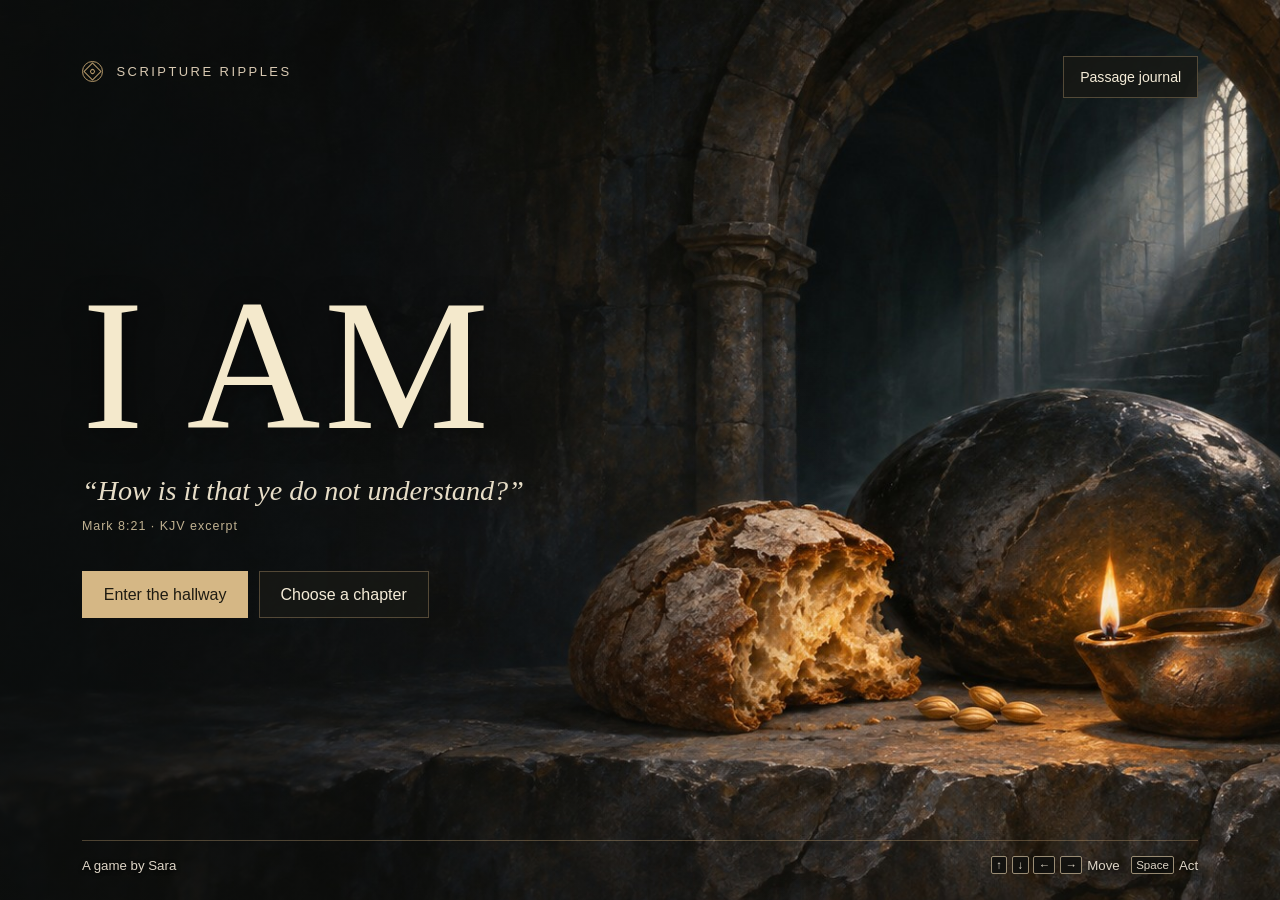
==== index.html @ 82cbdc27 "Add files via upload first draft at i am" ====
<!doctype html>
<html lang="en">
<head>
  <meta charset="utf-8"><meta name="viewport" content="width=device-width, initial-scale=1, viewport-fit=cover">
  <meta name="theme-color" content="#10110f"><title>I AM · Scripture Ripples</title>
  <link rel="stylesheet" href="game.css"><link rel="stylesheet" href="encounters.css">
  <script defer src="encounters.js"></script><script defer src="game.js"></script>
</head>
<body>
  <main id="entrance">
    <div class="brand"><i aria-hidden="true"></i> Scripture Ripples</div>
    <div class="title-block">
      <h1>I AM</h1>
      <blockquote>“How is it that ye do not understand?”<cite>Mark 8:21 · KJV excerpt</cite></blockquote>
      <div class="entrance-actions"><button class="primary" id="enter">Enter the hallway</button><button id="chapters">Choose a chapter</button></div>
    </div>
    <footer><span>A game by Sara</span><span class="control-legend"><kbd>↑</kbd><kbd>↓</kbd><kbd>←</kbd><kbd>→</kbd> Move <kbd>Space</kbd> Act</span></footer>
  </main>
  <section id="play" hidden aria-label="Current chapter">
    <div class="playbar"><button id="rooms">Chapters</button><strong id="now-playing"></strong><button id="play-journal">Passage journal</button></div>
    <div id="stage"></div>
  </section>
  <button id="home-journal">Passage journal <span id="count"></span></button>
  <dialog id="panel"><div class="panel-head"><span class="brand small"><i aria-hidden="true"></i> I AM</span><button id="close" aria-label="Close panel">Close</button></div><div id="panel-body"></div></dialog>
</body></html>
---- game.css ----
@font-face{font-family:Instrument;src:url('assets/fonts/instrument-serif.ttf')}@font-face{font-family:Instrument;src:url('assets/fonts/instrument-serif-italic.ttf');font-style:italic}@font-face{font-family:DM;src:url('assets/fonts/dm-sans.ttf')}
:root{color-scheme:dark;--gold:#ddbd85;--serif:Instrument,Georgia,serif;--line:#c7a77959;font:16px DM,Arial,sans-serif;background:#10110f;color:#f0e9d9}
*{box-sizing:border-box}[hidden]{display:none!important}body{margin:0}button,input,textarea{font:inherit}button{min-height:42px;border:1px solid var(--line);background:#171814d9;color:#f4ebd7;padding:.65rem 1rem;cursor:pointer}button:hover{border-color:#d5bc86;background:#29281e}button:focus-visible,a:focus-visible,input:focus-visible,textarea:focus-visible{outline:2px solid #ffdc98;outline-offset:3px}.primary{color:#1e1b12;background:#d5b785;border-color:#d5b785}.primary:hover{background:#edd1a4}.brand{display:flex;align-items:center;gap:.85rem;font-size:.81rem;letter-spacing:.19em;text-transform:uppercase;color:#d8c9b2}.brand i{display:inline-block;width:21px;height:21px;border:1px solid #b29668;border-radius:50%;position:relative}.brand i:before,.brand i:after{content:'';position:absolute;inset:3px;border:1px solid #b29668;transform:rotate(45deg)}.brand i:after{inset:7px;border-radius:50%}
#entrance{min-height:100vh;min-height:100svh;display:flex;flex-direction:column;justify-content:space-between;padding:clamp(24px,4.8vw,72px) clamp(22px,6.4vw,110px) 26px;background:linear-gradient(90deg,#0b0d0cc9,transparent 67%),url('assets/hall.jpg') 61% center/cover no-repeat;position:relative}
.title-block{padding:4rem 0 5rem;max-width:42rem}.title-block h1{font:normal clamp(7.7rem,14.5vw,15rem)/.84 var(--serif);margin:0 0 1.8rem;letter-spacing:.018em;color:#f4e9cc;text-shadow:0 3px 28px #0008}
blockquote{margin:0;color:#e7ddc7;font:italic clamp(1.25rem,2.2vw,2.05rem)/1.25 var(--serif)}cite{display:block;font:.78rem DM,Arial,sans-serif;letter-spacing:.08em;color:#c0b191;margin-top:.65rem}
.entrance-actions{display:flex;gap:.65rem;flex-wrap:wrap;margin-top:2.4rem}.entrance-actions button{padding:.85rem 1.3rem}
footer{display:flex;align-items:center;justify-content:space-between;border-top:1px solid var(--line);padding-top:15px;color:#ded5c6;font-size:.83rem;text-shadow:0 1px 4px #000}.control-legend{display:flex;align-items:center;gap:.3rem}kbd{font:.72rem DM,sans-serif;padding:.12rem .27rem;border:1px solid #998c74;border-radius:2px;background:#12120fe6}kbd:last-of-type{margin-left:.4rem}
#home-journal{position:absolute;top:clamp(18px,4.4vw,65px);right:clamp(22px,6.4vw,110px);font-size:.88rem}#home-journal span:empty{display:none}
#play{height:100vh;height:100dvh;display:flex;flex-direction:column}.playbar,.panel-head{display:flex;align-items:center;justify-content:space-between;gap:.4rem}.playbar{background:#171813;border-bottom:1px solid var(--line);padding:.2rem .6rem}.playbar button,.panel-head button{background:transparent;border:0;min-height:36px;font-size:.84rem;color:#dec79c}.playbar strong{font:1.3rem var(--serif)}#stage{flex:1;position:relative;min-height:0;overflow:auto}#stage iframe{border:0;width:100%;height:100%;display:block;background:#111}.study{min-height:100%;padding:clamp(1rem,5vw,5rem);background:linear-gradient(90deg,#10120ff5 0%,#10120fe6 53%,#10120f50 100%),url('assets/hall.jpg') center/cover}.study .iam-encounter{margin:auto}
dialog{margin:auto;padding:clamp(1.1rem,3.5vw,2.5rem);width:min(650px,94vw);max-height:88dvh;border:1px solid #9d835b;background:#1a1b16;color:#ece6d9;box-shadow:0 18px 75px #000a}dialog::backdrop{background:#060806c9;backdrop-filter:blur(4px)}.panel-head{border-bottom:1px solid var(--line);padding-bottom:.6rem}.small{font-size:.75rem}dialog h2{font:clamp(2.5rem,5vw,3.8rem)/1 var(--serif);margin:1.1rem 0}dialog h3{font:1.6rem var(--serif);margin:1.2rem 0 .45rem}dialog p{line-height:1.55;color:#d2cbbb}.room-row{display:flex;align-items:center;justify-content:space-between;width:100%;text-align:left;padding:.68rem .25rem;background:transparent;border:0;border-bottom:1px solid var(--line);gap:.75rem}.room-row strong{font:1.5rem var(--serif)}.room-row span{font-size:.82rem;color:#d6c499;text-align:right}.toolbar{display:flex;flex-wrap:wrap;gap:.45rem}.toolbar button{font-size:.85rem}.toolbar [aria-pressed=true]{color:#1b1b13;background:var(--gold)}.journal-item{padding:1rem 0;border-bottom:1px solid var(--line)}.journal-item h3{margin:0}.journal-item p{margin:.5rem 0}.journal-item small,.saved{color:var(--gold)}.journal-item label{font-size:.83rem;display:block;color:#d9ccad}.journal-item textarea{display:block;width:100%;margin-top:.4rem;padding:.55rem;border:1px solid var(--line);background:#131410;color:#eee4d1;resize:vertical}.journal-item a{color:var(--gold)}.sup{font-size:.87rem}
@media(max-width:650px){#entrance{background-position:65% center;background-image:linear-gradient(0deg,#070807f5 0%,#070807a8 43%,#07080710 76%),url('assets/hall.jpg')}.title-block{margin-top:auto;padding:8rem 0 3rem}#home-journal{top:17px;right:16px;padding:.45rem .65rem}.brand{font-size:.72rem;gap:.5rem}footer{font-size:.75rem}.entrance-actions{margin-top:1.6rem}.control-legend{display:none}dialog{max-height:92dvh}.playbar{padding:0 .12rem}.playbar button{padding:.3rem .6rem}}
@media(max-height:520px) and (min-width:651px){#entrance{padding-top:1rem;padding-bottom:.6rem}.title-block{padding:1rem 0}.title-block h1{font-size:5rem;margin:.3rem 0}.entrance-actions{margin-top:.8rem}#home-journal{top:1rem}}

.chapter-curtain{position:absolute;inset:0;z-index:20;display:flex;flex-direction:column;align-items:center;justify-content:center;background:#090b09;color:#e6d6b6;pointer-events:none;animation:curtain 2.6s both}.chapter-curtain small{letter-spacing:.35em}.chapter-curtain h2{font:normal clamp(2.8rem,8vw,6rem)/1 Georgia;margin:1rem}.chapter-curtain p{letter-spacing:.25em;text-transform:uppercase;color:#a79573}@keyframes curtain{0%,65%{opacity:1}100%{opacity:0}}@media(prefers-reduced-motion:reduce){.chapter-curtain{animation:none;opacity:0}}
---- encounters.css ----
.iam-encounter {
  --enc-gold: #dabc80;
  --enc-dim: #baaf98;
  max-width: 41rem;
  color: #f0e7d8;
}

.iam-encounter .enc-heading {
  margin: 0 0 .8rem;
  color: inherit;
  font-family: var(--serif, Georgia, serif);
  font-size: clamp(1.9rem, 4.1vw, 3.15rem);
  line-height: 1.07;
  font-weight: 400;
}

.enc-heading:focus { outline: none; }
.iam-encounter .enc-body, .iam-encounter .enc-reflection {
  margin: .9rem 0;
  max-width: 62ch;
  line-height: 1.57;
  text-wrap: pretty;
}
.iam-encounter .enc-reflection { color: var(--enc-gold); }
.iam-encounter .enc-passage {
  margin: 1rem 0;
  padding: .05rem 0 .05rem 1rem;
  border-left: 1px solid #998157;
}
.enc-passage p {
  margin: 0 0 .25rem;
  font: italic clamp(1.1rem, 2.8vw, 1.4rem)/1.35 var(--serif, Georgia, serif);
}
.enc-passage cite { font: inherit; font-size: .75rem; color: var(--enc-dim); }
.enc-actions { display: flex; flex-wrap: wrap; gap: .5rem; margin-top: 1.1rem; }
.iam-encounter .enc-action {
  cursor: pointer;
  min-height: 44px;
  padding: .7rem 1rem;
  border: 1px solid #aa9167;
  border-radius: 3px;
  background: #d9b67c;
  color: #251c12;
  font-family: inherit;
  font-weight: 600;
  line-height: 1.3;
}
.iam-encounter .enc-action + .enc-action { background: #25221d; color: #e4d7bb; }
.iam-encounter .enc-action:hover { border-color: #fbe2a7; filter: brightness(1.12); }
.iam-encounter .enc-action:focus-visible { outline: 2px solid #ffe1a1; outline-offset: 3px; }

.enc-study {
  position: relative;
  isolation: isolate;
  height: clamp(5.6rem, 13vh, 8.5rem);
  overflow: hidden;
  border-block: 1px solid #695b433f;
  background-color: #1e1e18;
  background-image: repeating-linear-gradient(115deg, transparent 0 4px, #d4b17c08 4px 5px),
    radial-gradient(ellipse at center, #3f3b2c, #1a1b16 85%);
}
.enc-study > span { position: absolute; }
.enc-corner { perspective: 350px; }
.enc-course, .enc-cross-course {
  --joint: #b6a37e70;
  top: 44%;
  width: 42%;
  height: 31%;
  border: 1px solid var(--joint);
  background: repeating-linear-gradient(90deg, transparent 0 20%, var(--joint) 20% calc(20% + 1px)),
    repeating-linear-gradient(165deg, #615b4d 0 1px, #534f43 1px 4px);
}
.enc-course { right: 53%; transform: skewY(-10deg); transform-origin: right center; }
.enc-cross-course { left: 53%; transform: skewY(10deg); transform-origin: left center; }
.enc-block {
  top: 37%;
  left: 50%;
  width: 13%;
  max-width: 5.8rem;
  height: 40%;
  clip-path: polygon(5% 9%, 47% 0, 86% 7%, 100% 24%, 94% 76%, 51% 100%, 3% 77%, 0 36%);
  background: linear-gradient(157deg, #d0bb93 0 19%, transparent 20%),
    repeating-linear-gradient(137deg, transparent 0 2px, #291f1827 2px 3px),
    linear-gradient(92deg, #aa9a77 0 49%, #706049 50% 100%);
  transform: translate(-90%, 22%) rotate(-18deg);
}
.enc-corner[data-state="rough"] .enc-block { transform: translate(-63%, -12%) rotate(-30deg); }
.enc-corner[data-state="broad"] .enc-block { transform: translate(-56%, -12%) rotate(28deg); }
.enc-corner[data-state="set"] .enc-block { transform: translate(-50%, 9%); }

.enc-lamplight {
  inset: 0;
  z-index: 1;
  background: radial-gradient(ellipse 22% 95% at 50% 45%, #ffd28165, #ddb26824 65%, transparent);
}
.enc-lamp[data-state="stone"] .enc-lamplight { background-position: 0 0; transform: translateX(-21%); }
.enc-lamp[data-state="bread"] .enc-lamplight { transform: translateX(21%); }
.enc-lamp[data-state="both"] .enc-lamplight { transform: scaleX(2.5); }
.enc-stone-slip, .enc-bread-slip {
  top: 50%;
  width: 36%;
  max-width: 10rem;
  text-align: center;
  transform: translate(-50%, -50%) rotate(-4deg);
  padding: .55rem .25rem;
  border: 1px solid #927f60;
  background: #504b3d;
  color: #c3b9a0;
  font: italic clamp(1rem, 3vw, 1.45rem)/1.1 var(--serif, Georgia, serif);
}
.enc-stone-slip { left: 29%; }
.enc-bread-slip { left: 71%; transform: translate(-50%, -50%) rotate(4deg); }
.enc-lamp:is([data-state="stone"], [data-state="both"]) .enc-stone-slip,
.enc-lamp:is([data-state="bread"], [data-state="both"]) .enc-bread-slip { color: #fff5d3; border-color: #d7bb83; }

.enc-thread {
  left: 16.67%;
  right: 16.67%;
  top: 40%;
  height: 1px;
  background: #8c7d647a;
}
.enc-thread::before {
  content: "";
  display: block;
  width: 0;
  height: 2px;
  background: #d8b470;
}
.enc-route[data-state="count"] .enc-thread::before { width: 12%; }
.enc-route[data-state="table"] .enc-thread::before { width: 50%; }
.enc-route[data-state="daughter"] .enc-thread::before { width: 60%; }
.enc-route[data-state="return"] .enc-thread::before { width: 100%; }
.enc-boat, .enc-table, .enc-boat-again {
  top: 40%;
  width: 33.33%;
  padding-top: .75rem;
  color: #c9bca4;
  text-align: center;
  font: italic 1rem/1.1 var(--serif, Georgia, serif);
}
.enc-boat { left: 0; }
.enc-table { left: 33.33%; }
.enc-boat-again { left: 66.66%; }
.enc-route > span:not(.enc-thread)::before {
  content: "";
  position: absolute;
  left: calc(50% - 4px);
  top: -3px;
  width: 7px;
  height: 7px;
  border-radius: 50%;
  border: 1px solid #a6987f;
  background: #302f25;
}
.enc-route:is([data-state="boat"], [data-state="count"]) .enc-boat::before,
.enc-route:is([data-state="table"], [data-state="daughter"]) .enc-table::before,
.enc-route[data-state="return"] .enc-boat-again::before {
  background: #efd398;
  box-shadow: 0 0 0 4px #d6b57136;
}
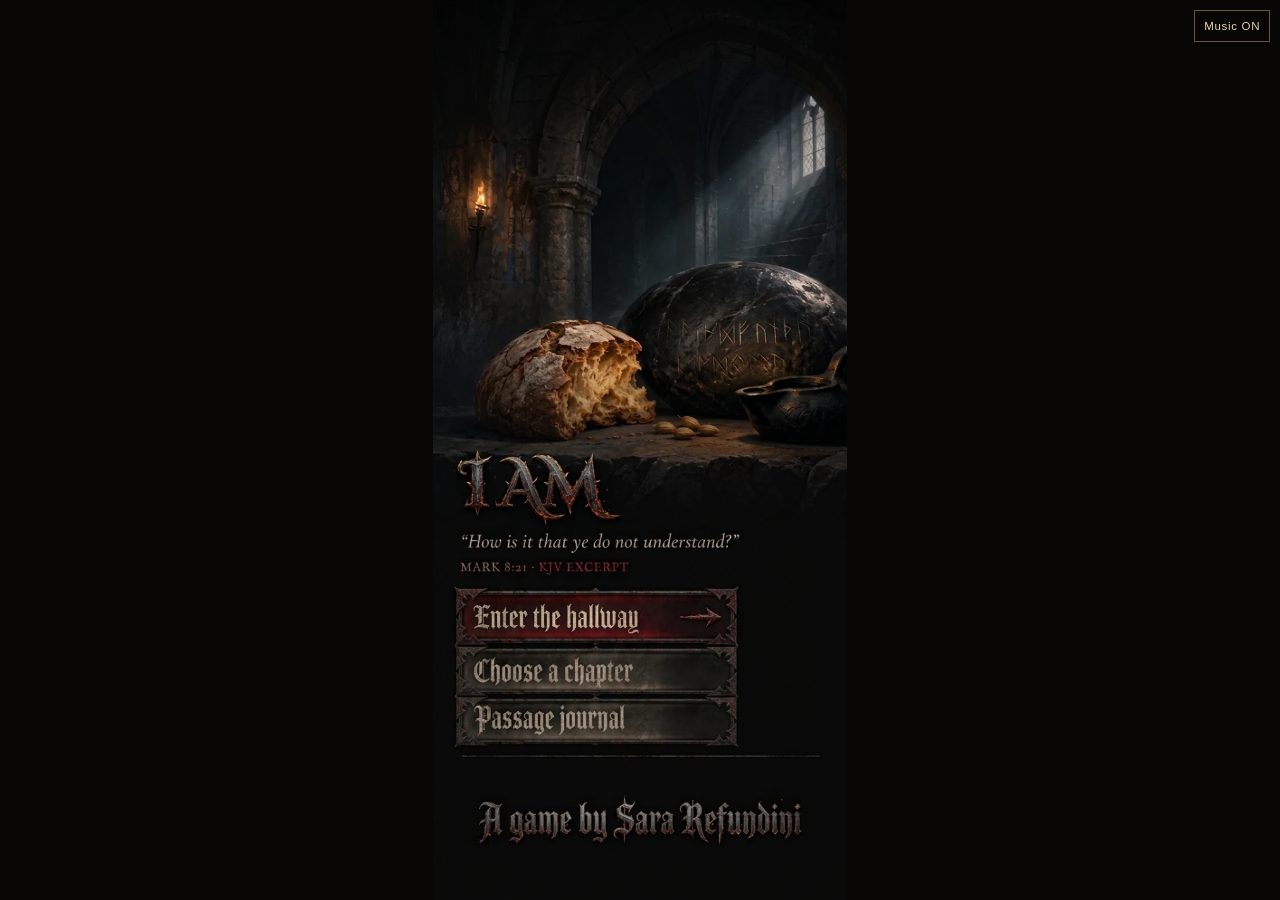
==== commit 7684c336: "Replace the title screen with the Gothic intro and keep the hallway music playing." ====
--- a/index.html
+++ b/index.html
@@ -2,24 +2,23 @@
 <html lang="en">
 <head>
   <meta charset="utf-8"><meta name="viewport" content="width=device-width, initial-scale=1, viewport-fit=cover">
-  <meta name="theme-color" content="#10110f"><title>I AM · Scripture Ripples</title>
+  <meta name="theme-color" content="#080706"><title>I AM · Scripture Ripples</title>
   <link rel="stylesheet" href="game.css"><link rel="stylesheet" href="encounters.css">
-  <script defer src="encounters.js"></script><script defer src="game.js"></script>
+  <script defer src="shared-music.js"></script><script defer src="encounters.js"></script><script defer src="game.js"></script>
 </head>
 <body>
   <main id="entrance">
-    <div class="brand"><i aria-hidden="true"></i> Scripture Ripples</div>
-    <div class="title-block">
-      <h1>I AM</h1>
-      <blockquote>“How is it that ye do not understand?”<cite>Mark 8:21 · KJV excerpt</cite></blockquote>
-      <div class="entrance-actions"><button class="primary" id="enter">Enter the hallway</button><button id="chapters">Choose a chapter</button></div>
+    <div class="intro-frame">
+      <img src="assets/intro-screen.png" alt="I AM. How is it that ye do not understand? Mark 8:21, King James Version. A game by Sara Refundini.">
+      <button type="button" id="enter" aria-label="Enter the hallway"></button>
+      <button type="button" id="chapters" aria-label="Choose a chapter"></button>
+      <button type="button" id="home-journal" aria-label="Passage journal"><span id="count"></span></button>
     </div>
-    <footer><span>A game by Sara</span><span class="control-legend"><kbd>↑</kbd><kbd>↓</kbd><kbd>←</kbd><kbd>→</kbd> Move <kbd>Space</kbd> Act</span></footer>
+    <button type="button" class="music-toggle" data-iam-music aria-pressed="true">Music ON</button>
   </main>
   <section id="play" hidden aria-label="Current chapter">
-    <div class="playbar"><button id="rooms">Chapters</button><strong id="now-playing"></strong><button id="play-journal">Passage journal</button></div>
+    <div class="playbar"><button id="rooms">Chapters</button><strong id="now-playing"></strong><button id="play-journal">Passage journal</button><button type="button" class="music-toggle" data-iam-music aria-pressed="true">Music ON</button></div>
     <div id="stage"></div>
   </section>
-  <button id="home-journal">Passage journal <span id="count"></span></button>
   <dialog id="panel"><div class="panel-head"><span class="brand small"><i aria-hidden="true"></i> I AM</span><button id="close" aria-label="Close panel">Close</button></div><div id="panel-body"></div></dialog>
 </body></html>
--- a/game.css
+++ b/game.css
@@ -1,15 +1,25 @@
 @font-face{font-family:Instrument;src:url('assets/fonts/instrument-serif.ttf')}@font-face{font-family:Instrument;src:url('assets/fonts/instrument-serif-italic.ttf');font-style:italic}@font-face{font-family:DM;src:url('assets/fonts/dm-sans.ttf')}
 :root{color-scheme:dark;--gold:#ddbd85;--serif:Instrument,Georgia,serif;--line:#c7a77959;font:16px DM,Arial,sans-serif;background:#10110f;color:#f0e9d9}
-*{box-sizing:border-box}[hidden]{display:none!important}body{margin:0}button,input,textarea{font:inherit}button{min-height:42px;border:1px solid var(--line);background:#171814d9;color:#f4ebd7;padding:.65rem 1rem;cursor:pointer}button:hover{border-color:#d5bc86;background:#29281e}button:focus-visible,a:focus-visible,input:focus-visible,textarea:focus-visible{outline:2px solid #ffdc98;outline-offset:3px}.primary{color:#1e1b12;background:#d5b785;border-color:#d5b785}.primary:hover{background:#edd1a4}.brand{display:flex;align-items:center;gap:.85rem;font-size:.81rem;letter-spacing:.19em;text-transform:uppercase;color:#d8c9b2}.brand i{display:inline-block;width:21px;height:21px;border:1px solid #b29668;border-radius:50%;position:relative}.brand i:before,.brand i:after{content:'';position:absolute;inset:3px;border:1px solid #b29668;transform:rotate(45deg)}.brand i:after{inset:7px;border-radius:50%}
-#entrance{min-height:100vh;min-height:100svh;display:flex;flex-direction:column;justify-content:space-between;padding:clamp(24px,4.8vw,72px) clamp(22px,6.4vw,110px) 26px;background:linear-gradient(90deg,#0b0d0cc9,transparent 67%),url('assets/hall.jpg') 61% center/cover no-repeat;position:relative}
+*{box-sizing:border-box}[hidden]{display:none!important}body{margin:0;background:#080706}button,input,textarea{font:inherit}button{min-height:42px;border:1px solid var(--line);background:#171814d9;color:#f4ebd7;padding:.65rem 1rem;cursor:pointer}button:hover{border-color:#d5bc86;background:#29281e}button:focus-visible,a:focus-visible,input:focus-visible,textarea:focus-visible{outline:2px solid #ffdc98;outline-offset:3px}.primary{color:#1e1b12;background:#d5b785;border-color:#d5b785}.primary:hover{background:#edd1a4}.brand{display:flex;align-items:center;gap:.85rem;font-size:.81rem;letter-spacing:.19em;text-transform:uppercase;color:#d8c9b2}.brand i{display:inline-block;width:21px;height:21px;border:1px solid #b29668;border-radius:50%;position:relative}.brand i:before,.brand i:after{content:'';position:absolute;inset:3px;border:1px solid #b29668;transform:rotate(45deg)}.brand i:after{inset:7px;border-radius:50%}
+#entrance{height:100dvh;display:flex;background:#080706;position:relative;overflow:hidden}
+.intro-frame{aspect-ratio:655/1421;height:min(100dvh,calc(100vw * 1421 / 655));width:auto;max-width:100vw;position:relative;margin:auto}
+.intro-frame img{width:100%;height:100%;display:block}
+.intro-frame button{position:absolute;left:5.6489%;width:67.6336%;margin:0;padding:0;min-height:0;background:transparent;border:1px solid transparent;cursor:pointer;color:transparent}
+#enter{top:65.3765%;height:6.1224%}
+#chapters{top:71.9212%;height:5.278%}
+#home-journal{top:77.551%;height:5.278%}
+.intro-frame button:hover,.intro-frame button:focus-visible{background:transparent;border-color:rgba(221,189,133,.7);box-shadow:0 0 12px rgba(221,189,133,.45),inset 0 0 16px rgba(140,24,24,.4);outline:none}
+#home-journal #count{position:absolute;right:2.5%;top:50%;transform:translateY(-50%);color:#f0d7a4;font:600 clamp(11px,2.4vw,15px)/1 DM,Arial,sans-serif;letter-spacing:.04em;text-shadow:0 1px 3px #000;pointer-events:none}
+#count:empty{display:none}
+.music-toggle{position:absolute;top:max(10px,env(safe-area-inset-top));right:max(10px,env(safe-area-inset-right));z-index:5;min-height:32px;padding:.28rem .55rem;font-size:.72rem;letter-spacing:.06em;background:#080706cc;border:1px solid #c7a77980;color:#e7d3a4}
+.playbar .music-toggle{position:static;z-index:auto;flex:0 0 auto;white-space:nowrap}
 .title-block{padding:4rem 0 5rem;max-width:42rem}.title-block h1{font:normal clamp(7.7rem,14.5vw,15rem)/.84 var(--serif);margin:0 0 1.8rem;letter-spacing:.018em;color:#f4e9cc;text-shadow:0 3px 28px #0008}
 blockquote{margin:0;color:#e7ddc7;font:italic clamp(1.25rem,2.2vw,2.05rem)/1.25 var(--serif)}cite{display:block;font:.78rem DM,Arial,sans-serif;letter-spacing:.08em;color:#c0b191;margin-top:.65rem}
 .entrance-actions{display:flex;gap:.65rem;flex-wrap:wrap;margin-top:2.4rem}.entrance-actions button{padding:.85rem 1.3rem}
 footer{display:flex;align-items:center;justify-content:space-between;border-top:1px solid var(--line);padding-top:15px;color:#ded5c6;font-size:.83rem;text-shadow:0 1px 4px #000}.control-legend{display:flex;align-items:center;gap:.3rem}kbd{font:.72rem DM,sans-serif;padding:.12rem .27rem;border:1px solid #998c74;border-radius:2px;background:#12120fe6}kbd:last-of-type{margin-left:.4rem}
-#home-journal{position:absolute;top:clamp(18px,4.4vw,65px);right:clamp(22px,6.4vw,110px);font-size:.88rem}#home-journal span:empty{display:none}
 #play{height:100vh;height:100dvh;display:flex;flex-direction:column}.playbar,.panel-head{display:flex;align-items:center;justify-content:space-between;gap:.4rem}.playbar{background:#171813;border-bottom:1px solid var(--line);padding:.2rem .6rem}.playbar button,.panel-head button{background:transparent;border:0;min-height:36px;font-size:.84rem;color:#dec79c}.playbar strong{font:1.3rem var(--serif)}#stage{flex:1;position:relative;min-height:0;overflow:auto}#stage iframe{border:0;width:100%;height:100%;display:block;background:#111}.study{min-height:100%;padding:clamp(1rem,5vw,5rem);background:linear-gradient(90deg,#10120ff5 0%,#10120fe6 53%,#10120f50 100%),url('assets/hall.jpg') center/cover}.study .iam-encounter{margin:auto}
 dialog{margin:auto;padding:clamp(1.1rem,3.5vw,2.5rem);width:min(650px,94vw);max-height:88dvh;border:1px solid #9d835b;background:#1a1b16;color:#ece6d9;box-shadow:0 18px 75px #000a}dialog::backdrop{background:#060806c9;backdrop-filter:blur(4px)}.panel-head{border-bottom:1px solid var(--line);padding-bottom:.6rem}.small{font-size:.75rem}dialog h2{font:clamp(2.5rem,5vw,3.8rem)/1 var(--serif);margin:1.1rem 0}dialog h3{font:1.6rem var(--serif);margin:1.2rem 0 .45rem}dialog p{line-height:1.55;color:#d2cbbb}.room-row{display:flex;align-items:center;justify-content:space-between;width:100%;text-align:left;padding:.68rem .25rem;background:transparent;border:0;border-bottom:1px solid var(--line);gap:.75rem}.room-row strong{font:1.5rem var(--serif)}.room-row span{font-size:.82rem;color:#d6c499;text-align:right}.toolbar{display:flex;flex-wrap:wrap;gap:.45rem}.toolbar button{font-size:.85rem}.toolbar [aria-pressed=true]{color:#1b1b13;background:var(--gold)}.journal-item{padding:1rem 0;border-bottom:1px solid var(--line)}.journal-item h3{margin:0}.journal-item p{margin:.5rem 0}.journal-item small,.saved{color:var(--gold)}.journal-item label{font-size:.83rem;display:block;color:#d9ccad}.journal-item textarea{display:block;width:100%;margin-top:.4rem;padding:.55rem;border:1px solid var(--line);background:#131410;color:#eee4d1;resize:vertical}.journal-item a{color:var(--gold)}.sup{font-size:.87rem}
-@media(max-width:650px){#entrance{background-position:65% center;background-image:linear-gradient(0deg,#070807f5 0%,#070807a8 43%,#07080710 76%),url('assets/hall.jpg')}.title-block{margin-top:auto;padding:8rem 0 3rem}#home-journal{top:17px;right:16px;padding:.45rem .65rem}.brand{font-size:.72rem;gap:.5rem}footer{font-size:.75rem}.entrance-actions{margin-top:1.6rem}.control-legend{display:none}dialog{max-height:92dvh}.playbar{padding:0 .12rem}.playbar button{padding:.3rem .6rem}}
-@media(max-height:520px) and (min-width:651px){#entrance{padding-top:1rem;padding-bottom:.6rem}.title-block{padding:1rem 0}.title-block h1{font-size:5rem;margin:.3rem 0}.entrance-actions{margin-top:.8rem}#home-journal{top:1rem}}
+@media(max-width:650px){.brand{font-size:.72rem;gap:.5rem}footer{font-size:.75rem}.entrance-actions{margin-top:1.6rem}.control-legend{display:none}dialog{max-height:92dvh}.playbar{padding:0 .12rem}.playbar button{padding:.3rem .45rem;font-size:.75rem}.playbar strong{font-size:1.05rem}}
+@media(max-height:520px) and (min-width:651px){.title-block{padding:1rem 0}.title-block h1{font-size:5rem;margin:.3rem 0}.entrance-actions{margin-top:.8rem}}
 
 .chapter-curtain{position:absolute;inset:0;z-index:20;display:flex;flex-direction:column;align-items:center;justify-content:center;background:#090b09;color:#e6d6b6;pointer-events:none;animation:curtain 2.6s both}.chapter-curtain small{letter-spacing:.35em}.chapter-curtain h2{font:normal clamp(2.8rem,8vw,6rem)/1 Georgia;margin:1rem}.chapter-curtain p{letter-spacing:.25em;text-transform:uppercase;color:#a79573}@keyframes curtain{0%,65%{opacity:1}100%{opacity:0}}@media(prefers-reduced-motion:reduce){.chapter-curtain{animation:none;opacity:0}}
